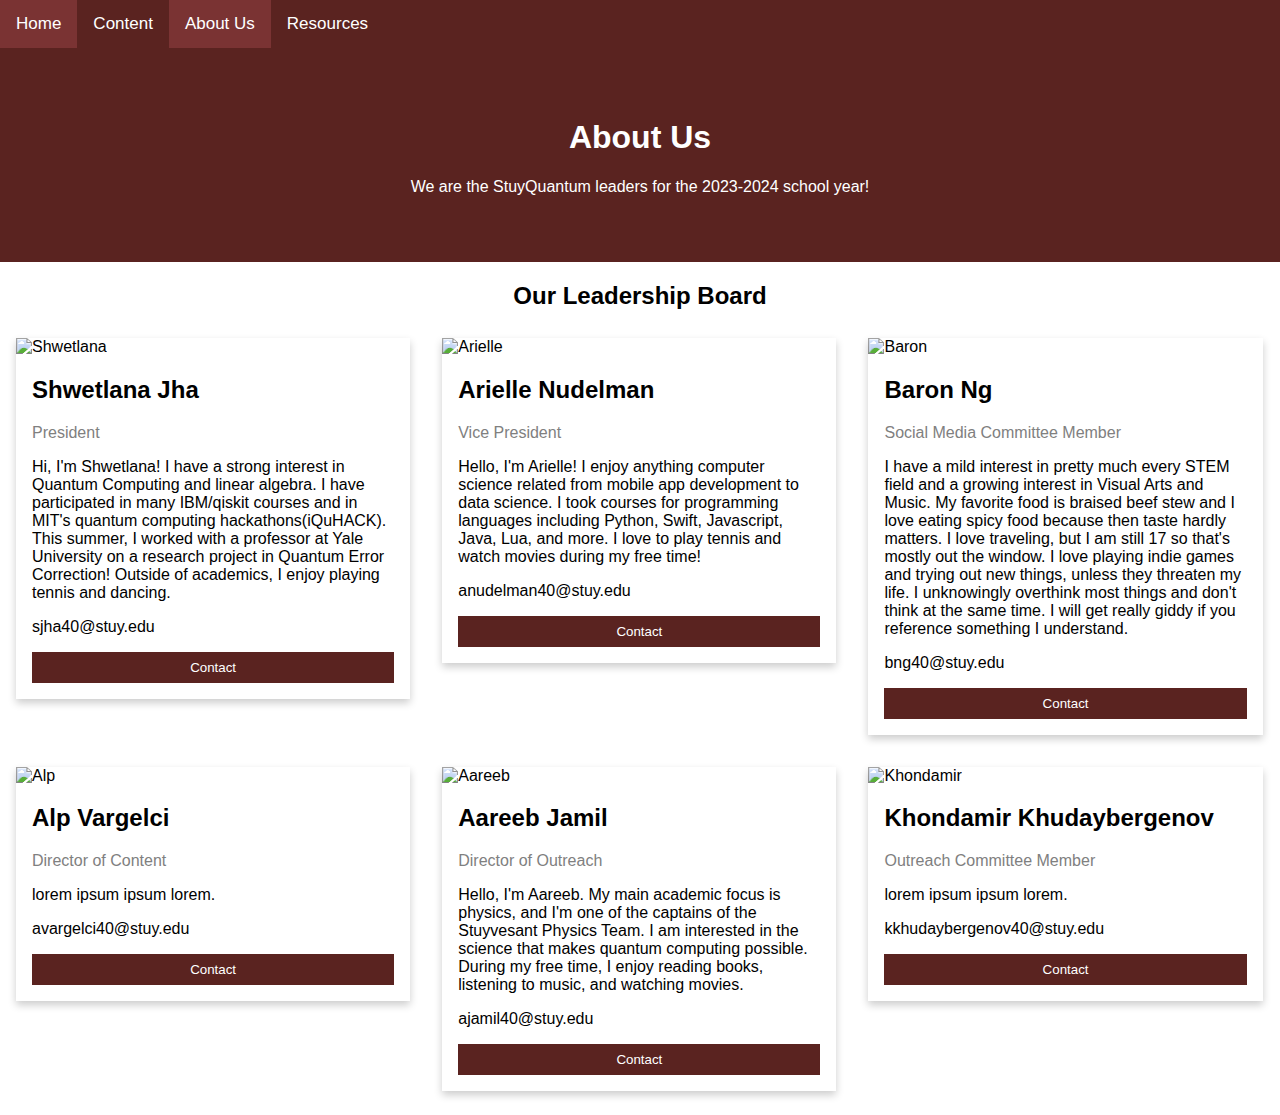
==== aboutus.html @ add6b858 "Update aboutus.html" ====
<!DOCTYPE html>
<html>
<style>
    .text{
        visibility: visible;
    }
    body {
    font-family: Arial, Helvetica, sans-serif;
    margin: 0;
    }

    html {
    box-sizing: border-box;
    }

    *, *:before, *:after {
    box-sizing: inherit;
    }

    .column {
    float: left;
    width: 33.3%;
    margin-bottom: 16px;
    padding: 0 8px;
    }

    .card {
    box-shadow: 0 4px 8px 0 rgba(0, 0, 0, 0.2);
    margin: 8px;
    }

    .about-section {
    padding: 50px;
    background-color: #5a2320;
    color: white;
    }

    .container {
    padding: 0 16px;
    }

    .container::after, .row::after {
    content: "";
    clear: both;
    display: table;
    }

    .title {
    color: grey;
    }

    .button {
    border: none;
    outline: 0;
    display: inline-block;
    padding: 8px;
    color: white;
    background-color: #5a2320;
    text-align: center;
    cursor: pointer;
    width: 100%;
    }

    .button:hover {
    background-color: rgb(107, 78, 78);
    }

    @media screen and (max-width: 650px) {
    .column {
        width: 100%;
        display: block;
    }

    }

    /* Add a black background color to the top navigation */
    .topnav {
    background-color: #5a2320;
    overflow: hidden;
    }

    /* Style the links inside the navigation bar */
    .topnav a {
    float: left;
    color: #ffffff;
    text-align: center;
    padding: 14px 16px;
    text-decoration: none;
    font-size: 17px;
    }

    /* Change the color of links on hover */
    .topnav a:hover {
    background-color: #7a3333;
    color: rgb(255, 255, 255);
    }

    /* Add a color to the active/current link */
    .topnav a.active {
    background-color: #7a3333;
    color: rgb(255, 255, 255);
    }
</style>
<body>  
      <div class="topnav">
        <a href="index.html">Home</a>
        <a href="content.html">Content</a>
        <a class="active" href="aboutus.html">About Us</a>
        <a href="resources.html">Resources</a>
      </div>
          <div class="about-section">
            <h1 style="text-align:center">About Us</h1>
            <p style="text-align:center">We are the StuyQuantum leaders for the 2023-2024 school year!</p>
          </div>
          <h2 style="text-align:center">Our Leadership Board</h2>
          <div class="row">
            <div class="column">
              <div class="card">
                <img src="img/lana.jpeg" alt="Shwetlana" style="width:100%">
                <div class="container">
                  <h2>Shwetlana Jha</h2>
                  <p class="title">President</p>
                  <p>Hi, I'm Shwetlana! I have a strong interest in Quantum Computing 
                    and linear algebra. I have participated in many IBM/qiskit courses 
                    and in MIT's quantum computing hackathons(iQuHACK). This summer, 
                    I worked with a professor at Yale University on a research project 
                    in Quantum Error Correction! Outside of academics, I enjoy playing 
                    tennis and dancing.</p>
                  <p>sjha40@stuy.edu</p>
                  <p><a href="mailto:sjha40@stuy.edu?subject=StuyQuantum%20Website%20Message"><button class="button">Contact</button></a></p>
                </div>
              </div>
            </div>
          
            <div class="column">
              <div class="card">
                <img src="img/arielle.jpeg" alt="Arielle" style="width:100%">
                <div class="container">
                  <h2>Arielle Nudelman</h2>
                  <p class="title">Vice President</p>
                  <p>Hello, I'm Arielle! I enjoy anything computer science related from mobile app 
                    development to data science. I took courses for programming languages
                    including Python, Swift, Javascript, Java, Lua, and more. I love to 
                    play tennis and watch movies during my free time!
                  </p>
                  <p>anudelman40@stuy.edu</p>
                  <p><a href="mailto:anudelman40@stuy.edu?subject=StuyQuantum%20Website%20Message"><button class="button">Contact</button></a></p>
                </div>
              </div>
            </div>
            
            <div class="column">
              <div class="card">
                <img src="img/baron.jpg" alt="Baron" style="width:100%">
                <div class="container">
                  <h2>Baron Ng</h2>
                  <p class="title">Social Media Committee Member</p>
                  <p>I have a mild interest in pretty much every STEM field and a 
                    growing interest in Visual Arts and Music. My favorite food is braised beef stew and I love eating 
                    spicy food because then taste hardly matters. I love traveling, but I am still 17 so that's mostly 
                    out the window. I love playing indie games and trying out new things, unless they threaten my 
                    life. I unknowingly overthink most things and don't think at the same time. I will get really giddy if you reference something 
                    I understand. </p>
                  <p>bng40@stuy.edu</p>
                  <p><a href="mailto:bng40@stuy.edu?subject=StuyQuantum%20Website%20Message"><button class="button">Contact</button></a></p>
                </div>
              </div>
            </div>

            <div class="column">
                <div class="card">
                  <img src="img/default.jpeg" alt="Alp" style="width:100%">
                  <div class="container">
                    <h2>Alp Vargelci</h2>
                    <p class="title">Director of Content</p>
                    <p>lorem ipsum ipsum lorem.</p>
                    <p>avargelci40@stuy.edu</p>
                    <p><a href="mailto:avargelci40@stuy.edu?subject=StuyQuantum%20Website%20Message"><button class="button">Contact</button></a></p>
                  </div>
                </div>
              </div>

            <div class="column">
              <div class="card">
                <img src="img/default.jpeg" alt="Aareeb" style="width:100%">
                <div class="container">
                  <h2>Aareeb Jamil</h2>
                  <p class="title">Director of Outreach</p>
                  <p>Hello, I'm Aareeb. My main academic focus is physics, and I'm one of the captains 
                    of the Stuyvesant Physics Team. I am interested in the science that makes quantum 
                    computing possible. During my free time, I enjoy reading books, listening to music, 
                    and watching movies.</p>
                  <p>ajamil40@stuy.edu</p>
                  <p><a href="mailto:ajamil40@stuy.edu?subject=StuyQuantum%20Website%20Message"><button class="button">Contact</button></a></p>
                </div>
              </div>
            </div>

            <div class="column">
              <div class="card">
                <img src="img/default.jpeg" alt="Khondamir" style="width:100%">
                <div class="container">
                  <h2>Khondamir Khudaybergenov</h2>
                  <p class="title">Outreach Committee Member</p>
                  <p>lorem ipsum ipsum lorem.</p>
                  <p>kkhudaybergenov40@stuy.edu</p>
                  <p><a href="mailto:kkhudaybergenov40@stuy.edu?subject=StuyQuantum%20Website%20Message"><button class="button">Contact</button></a></p>
                </div>
              </div>
            </div>
          </div>
</body>

</html>
            </div>
          </div>
</body>

</html>
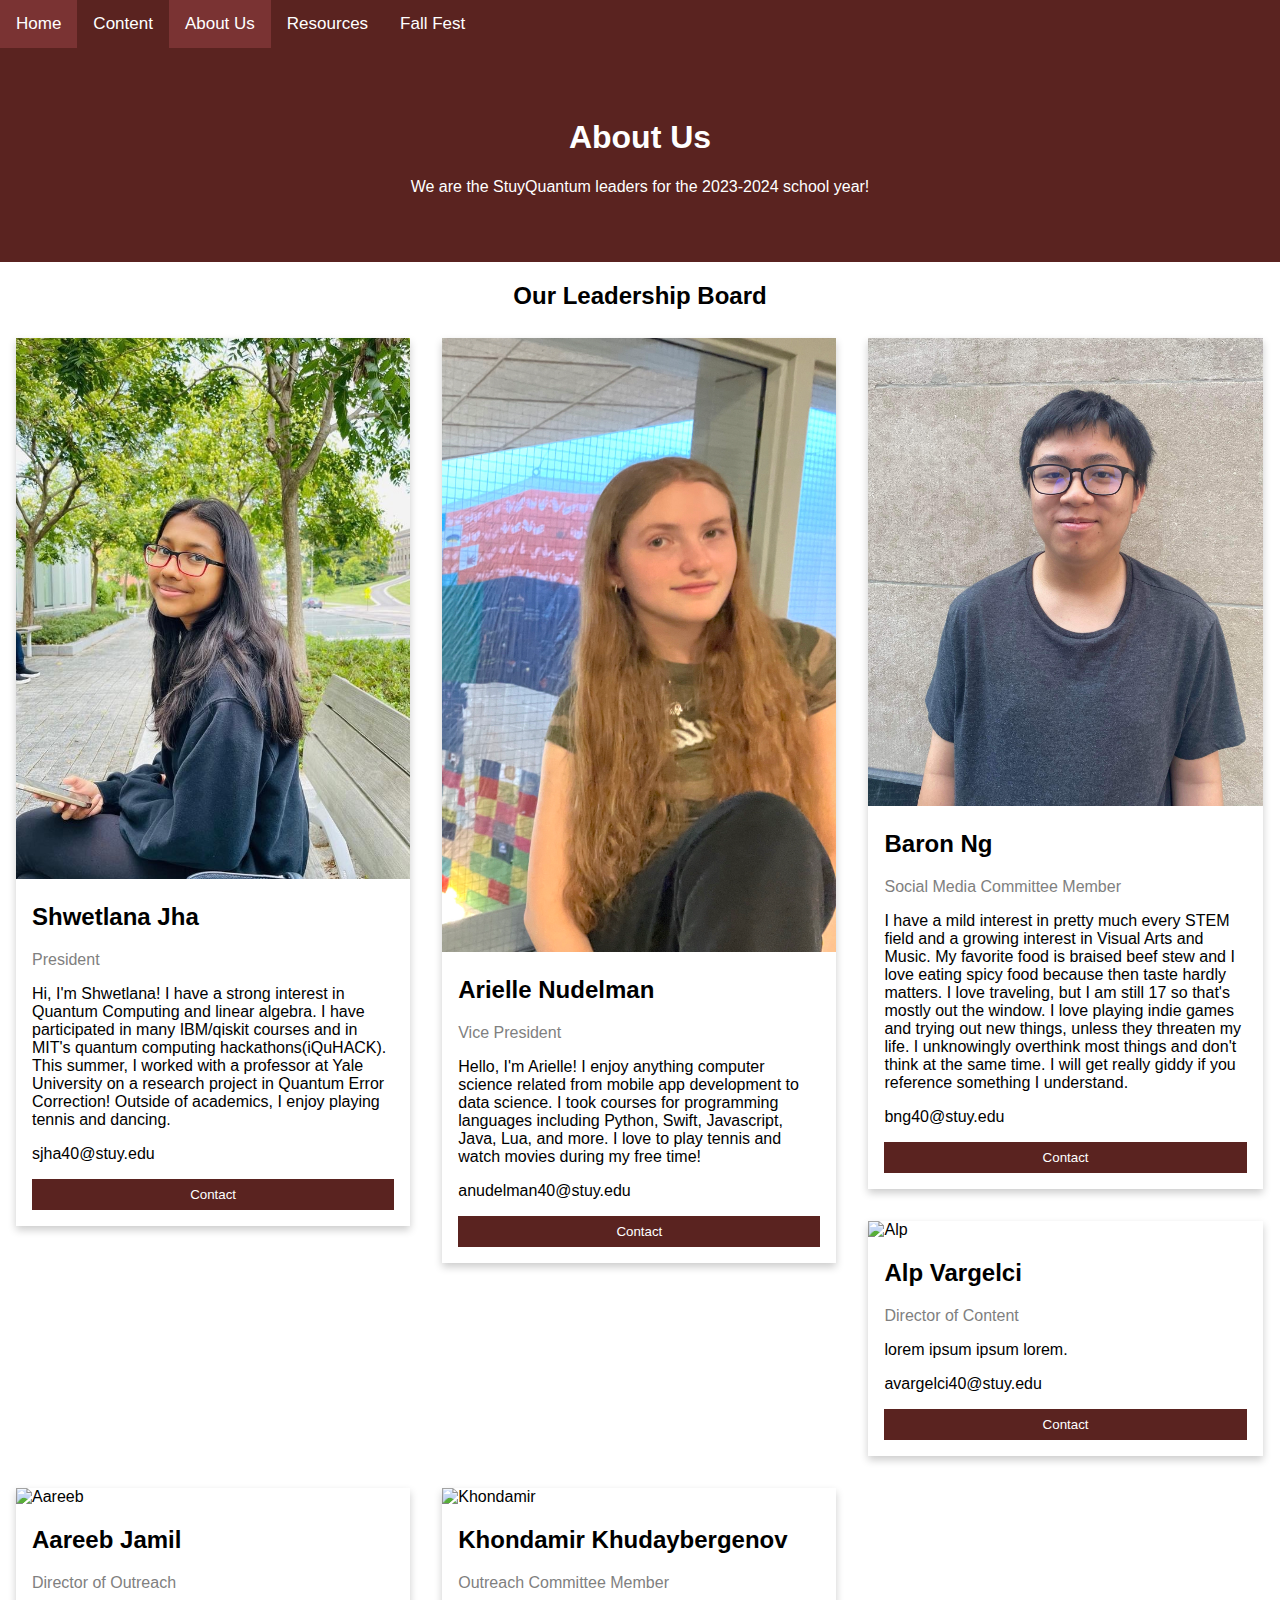
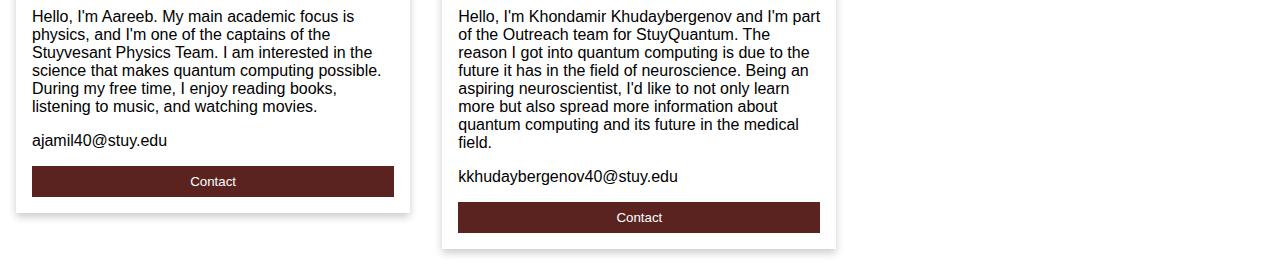
==== commit 0371a817: "Merge pull request #6 from stuyquantum/websiteupdate" ====
--- a/aboutus.html
+++ b/aboutus.html
@@ -107,6 +107,7 @@
         <a href="content.html">Content</a>
         <a class="active" href="aboutus.html">About Us</a>
         <a href="resources.html">Resources</a>
+        <a href="fallfest.html">Fall Fest</a>
       </div>
           <div class="about-section">
             <h1 style="text-align:center">About Us</h1>
@@ -202,7 +203,10 @@
                 <div class="container">
                   <h2>Khondamir Khudaybergenov</h2>
                   <p class="title">Outreach Committee Member</p>
-                  <p>lorem ipsum ipsum lorem.</p>
+                  <p>Hello, I'm Khondamir Khudaybergenov and I'm part of the Outreach team for StuyQuantum. 
+                    The reason I got into quantum computing is due to the future it has in the field of 
+                    neuroscience. Being an aspiring neuroscientist, I'd like to not only learn more but 
+                    also spread more information about quantum computing and its future in the medical field.</p>
                   <p>kkhudaybergenov40@stuy.edu</p>
                   <p><a href="mailto:kkhudaybergenov40@stuy.edu?subject=StuyQuantum%20Website%20Message"><button class="button">Contact</button></a></p>
                 </div>
@@ -212,8 +216,3 @@
 </body>
 
 </html>
-            </div>
-          </div>
-</body>
-
-</html>
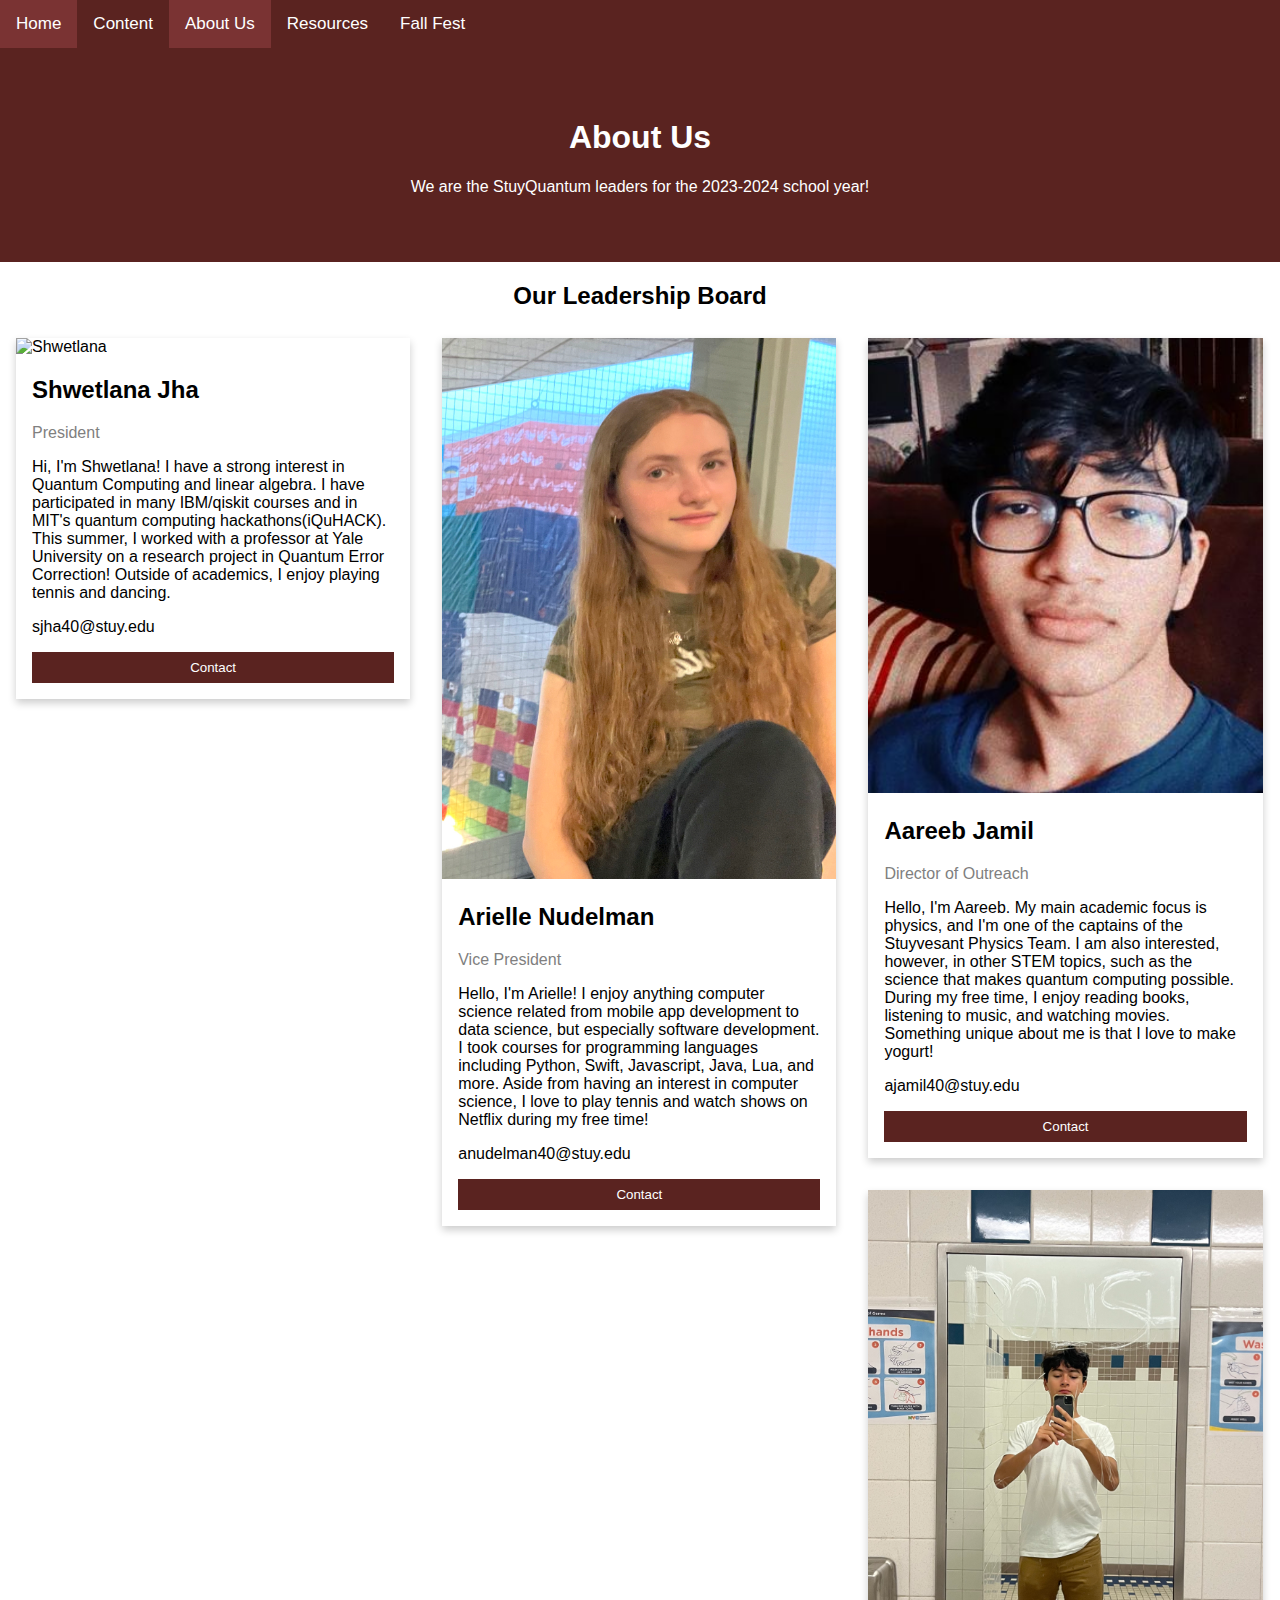
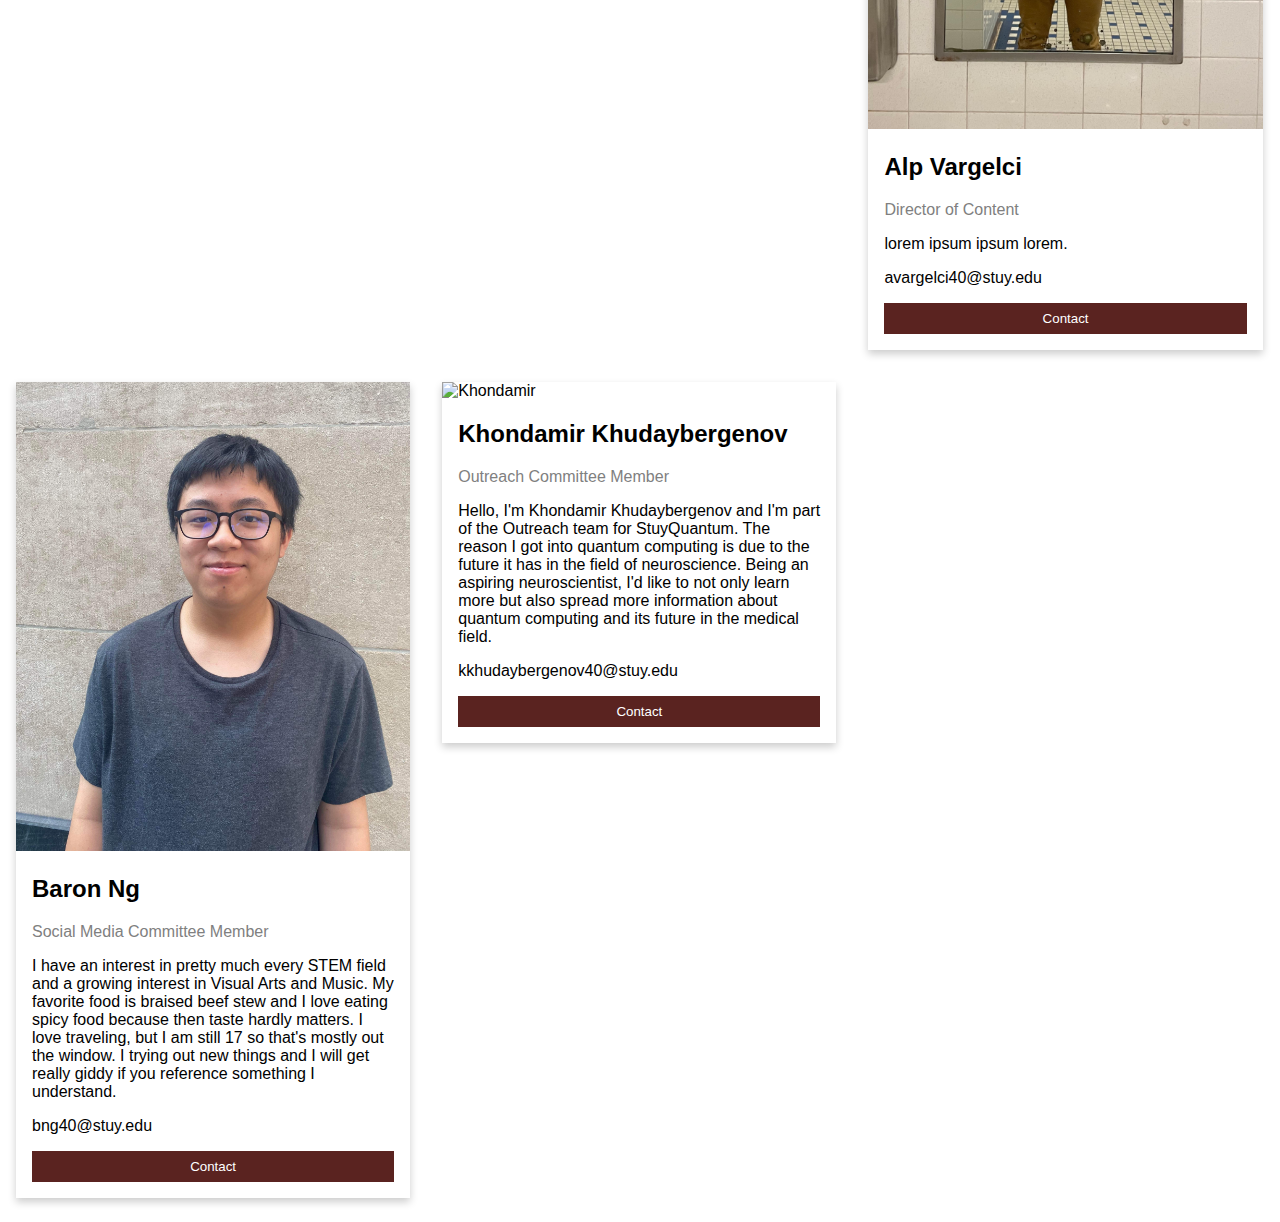
==== commit 6897e06a: "Update aboutus.html" ====
--- a/aboutus.html
+++ b/aboutus.html
@@ -139,10 +139,12 @@
                 <div class="container">
                   <h2>Arielle Nudelman</h2>
                   <p class="title">Vice President</p>
-                  <p>Hello, I'm Arielle! I enjoy anything computer science related from mobile app 
-                    development to data science. I took courses for programming languages
-                    including Python, Swift, Javascript, Java, Lua, and more. I love to 
-                    play tennis and watch movies during my free time!
+                  <p>Hello, I'm Arielle! I enjoy anything computer science related from 
+                    mobile app development to data science, but especially software 
+                    development. I took courses for programming languages including 
+                    Python, Swift, Javascript, Java, Lua, and more. Aside from having an
+                    interest in computer science, I love to play tennis and watch shows 
+                    on Netflix during my free time!
                   </p>
                   <p>anudelman40@stuy.edu</p>
                   <p><a href="mailto:anudelman40@stuy.edu?subject=StuyQuantum%20Website%20Message"><button class="button">Contact</button></a></p>
@@ -152,25 +154,25 @@
             
             <div class="column">
               <div class="card">
-                <img src="img/baron.jpg" alt="Baron" style="width:100%">
-                <div class="container">
-                  <h2>Baron Ng</h2>
-                  <p class="title">Social Media Committee Member</p>
-                  <p>I have a mild interest in pretty much every STEM field and a 
-                    growing interest in Visual Arts and Music. My favorite food is braised beef stew and I love eating 
-                    spicy food because then taste hardly matters. I love traveling, but I am still 17 so that's mostly 
-                    out the window. I love playing indie games and trying out new things, unless they threaten my 
-                    life. I unknowingly overthink most things and don't think at the same time. I will get really giddy if you reference something 
-                    I understand. </p>
-                  <p>bng40@stuy.edu</p>
-                  <p><a href="mailto:bng40@stuy.edu?subject=StuyQuantum%20Website%20Message"><button class="button">Contact</button></a></p>
+                <img src="img/aareeb.jpeg" alt="Aareeb" style="width:100%">
+                <div class="container">
+                  <h2>Aareeb Jamil</h2>
+                  <p class="title">Director of Outreach</p>
+                  <p>Hello, I'm Aareeb. My main academic focus is physics, and I'm one 
+                    of the captains of the Stuyvesant Physics Team. I am also interested,
+                    however, in other STEM topics, such as the science that makes quantum 
+                    computing possible. During my free time, I enjoy reading books, 
+                    listening to music, and watching movies. Something unique about me is
+                    that I love to make yogurt!</p>
+                  <p>ajamil40@stuy.edu</p>
+                  <p><a href="mailto:ajamil40@stuy.edu?subject=StuyQuantum%20Website%20Message"><button class="button">Contact</button></a></p>
                 </div>
               </div>
             </div>
 
             <div class="column">
                 <div class="card">
-                  <img src="img/default.jpeg" alt="Alp" style="width:100%">
+                  <img src="img/alp.jpeg" alt="Alp" style="width:100%">
                   <div class="container">
                     <h2>Alp Vargelci</h2>
                     <p class="title">Director of Content</p>
@@ -183,35 +185,38 @@
 
             <div class="column">
               <div class="card">
-                <img src="img/default.jpeg" alt="Aareeb" style="width:100%">
-                <div class="container">
-                  <h2>Aareeb Jamil</h2>
-                  <p class="title">Director of Outreach</p>
-                  <p>Hello, I'm Aareeb. My main academic focus is physics, and I'm one of the captains 
-                    of the Stuyvesant Physics Team. I am interested in the science that makes quantum 
-                    computing possible. During my free time, I enjoy reading books, listening to music, 
-                    and watching movies.</p>
-                  <p>ajamil40@stuy.edu</p>
-                  <p><a href="mailto:ajamil40@stuy.edu?subject=StuyQuantum%20Website%20Message"><button class="button">Contact</button></a></p>
-                </div>
-              </div>
-            </div>
-
-            <div class="column">
-              <div class="card">
-                <img src="img/default.jpeg" alt="Khondamir" style="width:100%">
+                <img src="img/baron.jpg" alt="Baron" style="width:100%">
+                <div class="container">
+                  <h2>Baron Ng</h2>
+                  <p class="title">Social Media Committee Member</p>
+                  <p>I have an interest in pretty much every STEM field and a growing interest in 
+                    Visual Arts and Music. My favorite food is braised beef stew and I love eating 
+                    spicy food because then taste hardly matters. I love traveling, but I am still 
+                    17 so that's mostly out the window. I trying out new things and I will get really 
+                    giddy if you reference something I understand. </p>
+                  <p>bng40@stuy.edu</p>
+                  <p><a href="mailto:bng40@stuy.edu?subject=StuyQuantum%20Website%20Message"><button class="button">Contact</button></a></p>
+                </div>
+              </div>
+            </div>
+
+            <div class="column">
+              <div class="card">
+                <img src="img/khondamir.jpeg" alt="Khondamir" style="width:100%">
                 <div class="container">
                   <h2>Khondamir Khudaybergenov</h2>
                   <p class="title">Outreach Committee Member</p>
-                  <p>Hello, I'm Khondamir Khudaybergenov and I'm part of the Outreach team for StuyQuantum. 
-                    The reason I got into quantum computing is due to the future it has in the field of 
-                    neuroscience. Being an aspiring neuroscientist, I'd like to not only learn more but 
-                    also spread more information about quantum computing and its future in the medical field.</p>
+                  <p>Hello, I'm Khondamir Khudaybergenov and I'm part of the Outreach team 
+                    for StuyQuantum. The reason I got into quantum computing is due to the 
+                    future it has in the field of neuroscience. Being an aspiring neuroscientist, 
+                    I'd like to not only learn more but also spread more information about quantum 
+                    computing and its future in the medical field.</p>
                   <p>kkhudaybergenov40@stuy.edu</p>
                   <p><a href="mailto:kkhudaybergenov40@stuy.edu?subject=StuyQuantum%20Website%20Message"><button class="button">Contact</button></a></p>
                 </div>
               </div>
             </div>
+
           </div>
 </body>
 
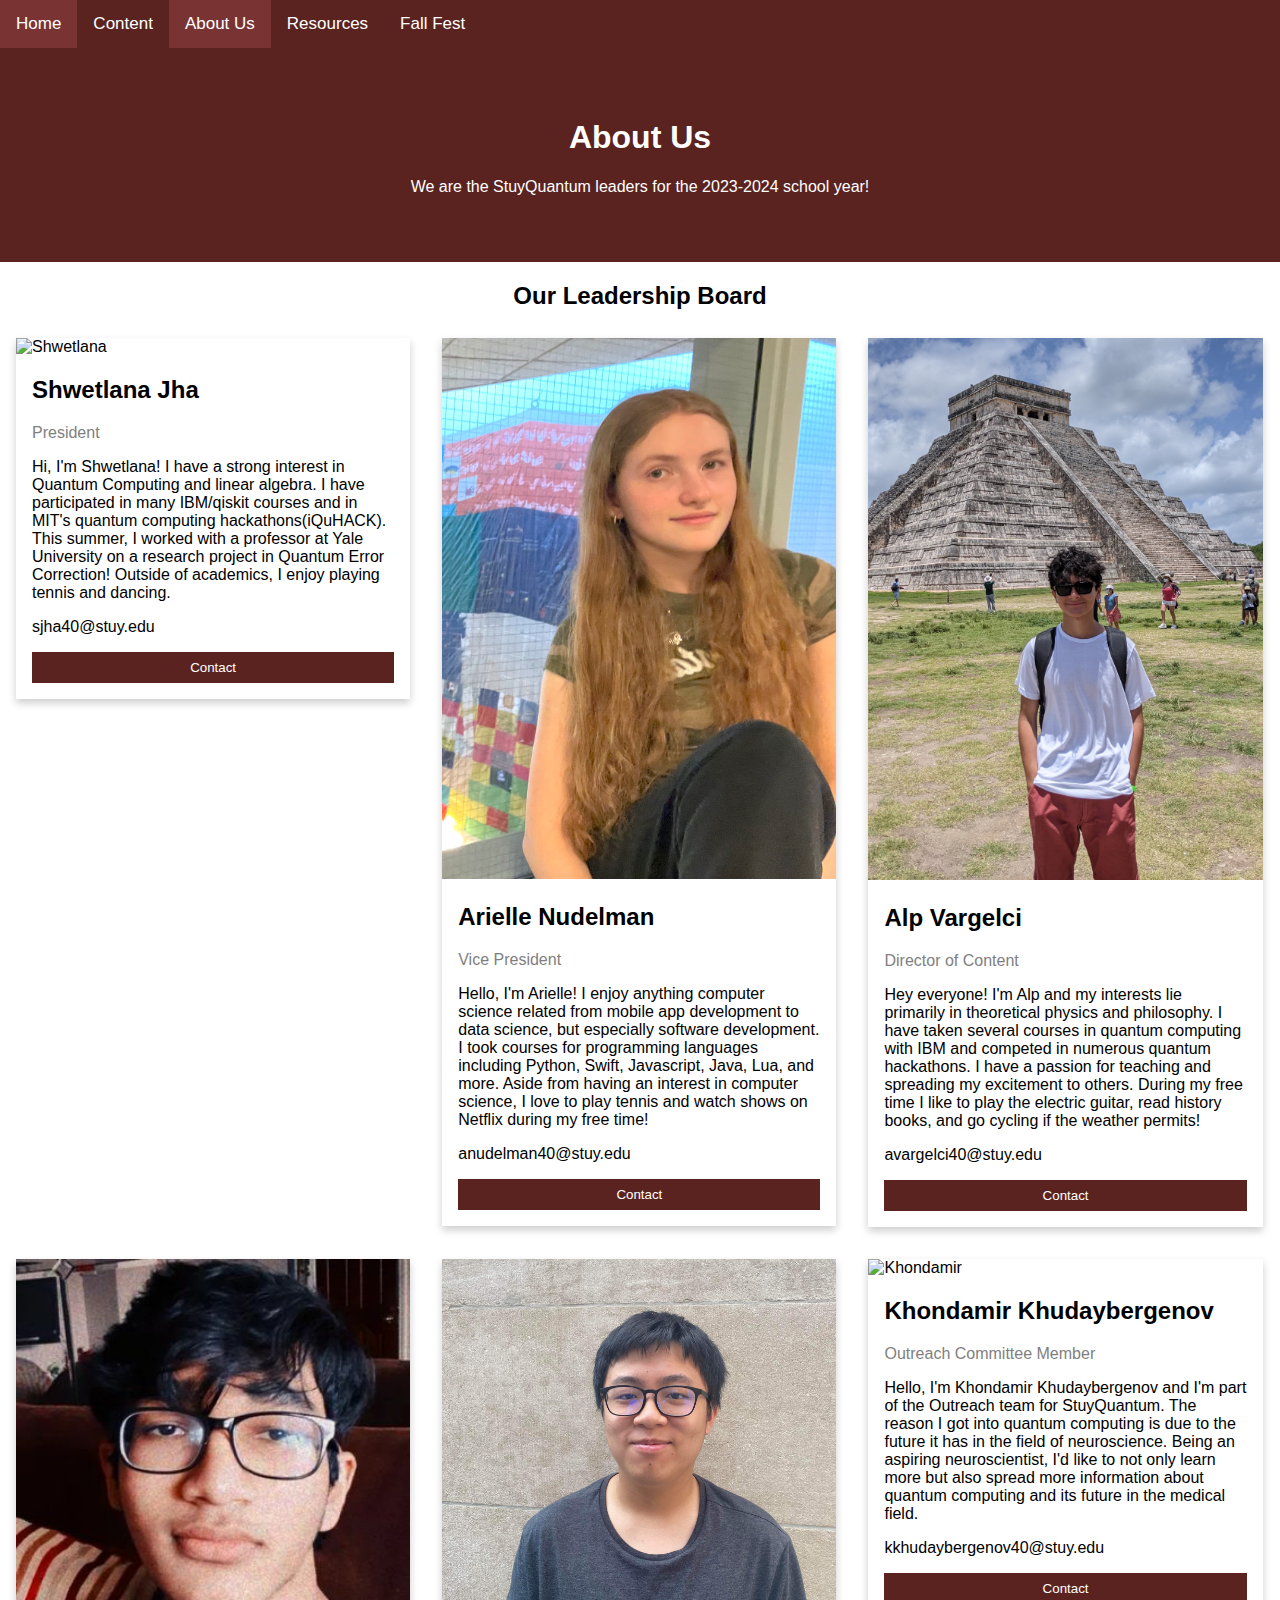
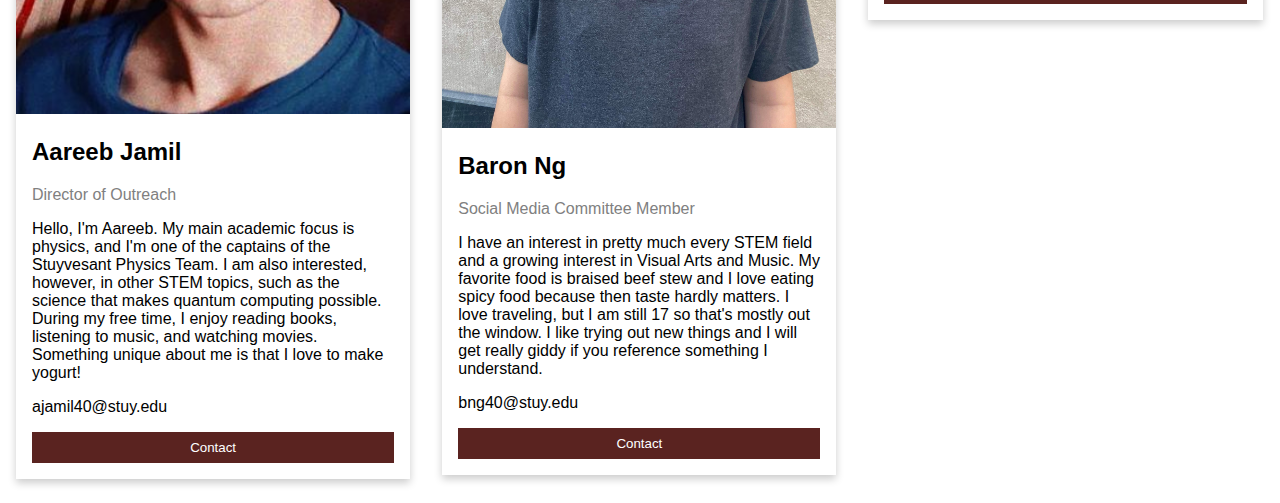
==== commit e2427485: "Merge pull request #9 from stuyquantum/aboutmeedit" ====
--- a/aboutus.html
+++ b/aboutus.html
@@ -151,6 +151,24 @@
                 </div>
               </div>
             </div>
+
+            <div class="column">
+              <div class="card">
+                <img src="img/alp.jpeg" alt="Alp" style="width:100%">
+                <div class="container">
+                  <h2>Alp Vargelci</h2>
+                  <p class="title">Director of Content</p>
+                  <p>Hey everyone! I'm Alp and my interests lie primarily in theoretical 
+                    physics and philosophy. I have taken several courses in quantum computing 
+                    with IBM and competed in numerous quantum hackathons. I have a passion 
+                    for teaching and spreading my excitement to others. During my free time 
+                    I like to play the electric guitar, read history books, and go cycling 
+                    if the weather permits!</p>
+                  <p>avargelci40@stuy.edu</p>
+                  <p><a href="mailto:avargelci40@stuy.edu?subject=StuyQuantum%20Website%20Message"><button class="button">Contact</button></a></p>
+                </div>
+              </div>
+            </div>
             
             <div class="column">
               <div class="card">
@@ -171,19 +189,6 @@
             </div>
 
             <div class="column">
-                <div class="card">
-                  <img src="img/alp.jpeg" alt="Alp" style="width:100%">
-                  <div class="container">
-                    <h2>Alp Vargelci</h2>
-                    <p class="title">Director of Content</p>
-                    <p>lorem ipsum ipsum lorem.</p>
-                    <p>avargelci40@stuy.edu</p>
-                    <p><a href="mailto:avargelci40@stuy.edu?subject=StuyQuantum%20Website%20Message"><button class="button">Contact</button></a></p>
-                  </div>
-                </div>
-              </div>
-
-            <div class="column">
               <div class="card">
                 <img src="img/baron.jpg" alt="Baron" style="width:100%">
                 <div class="container">
@@ -192,7 +197,7 @@
                   <p>I have an interest in pretty much every STEM field and a growing interest in 
                     Visual Arts and Music. My favorite food is braised beef stew and I love eating 
                     spicy food because then taste hardly matters. I love traveling, but I am still 
-                    17 so that's mostly out the window. I trying out new things and I will get really 
+                    17 so that's mostly out the window. I like trying out new things and I will get really 
                     giddy if you reference something I understand. </p>
                   <p>bng40@stuy.edu</p>
                   <p><a href="mailto:bng40@stuy.edu?subject=StuyQuantum%20Website%20Message"><button class="button">Contact</button></a></p>
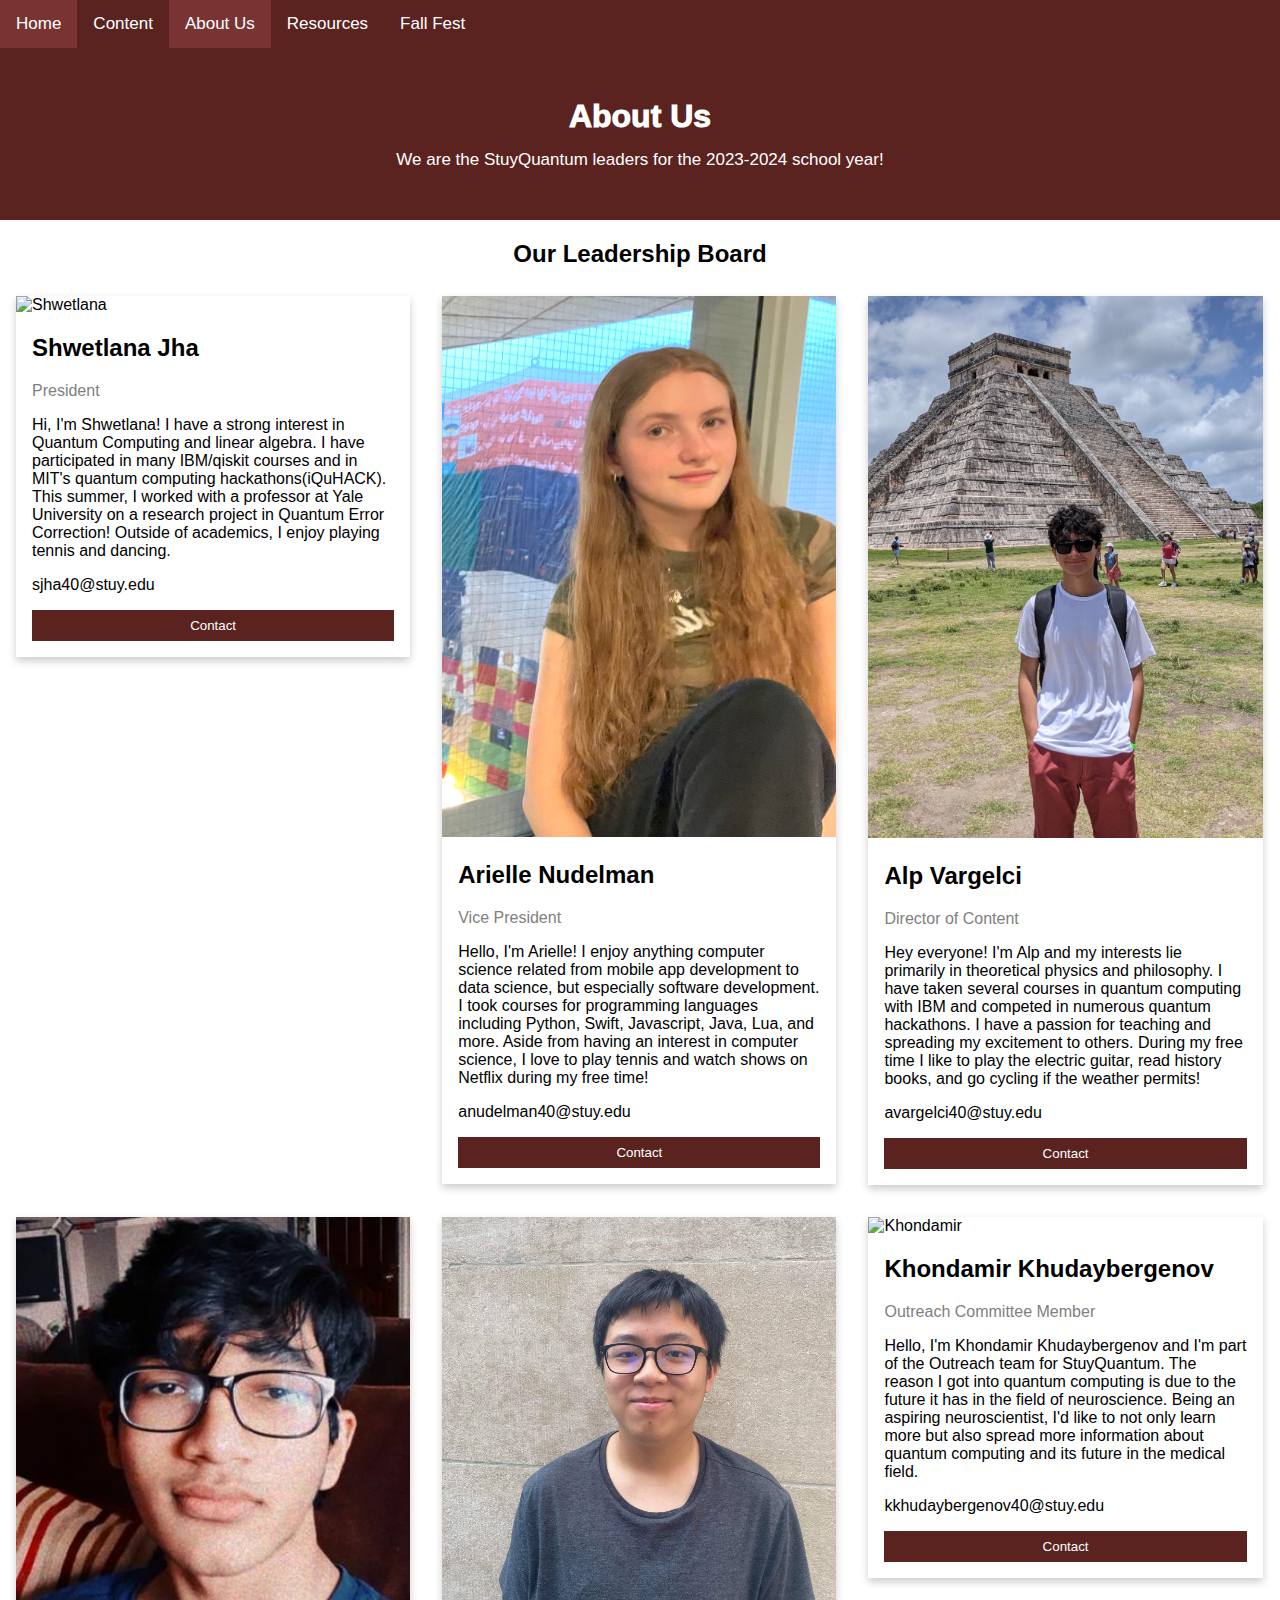
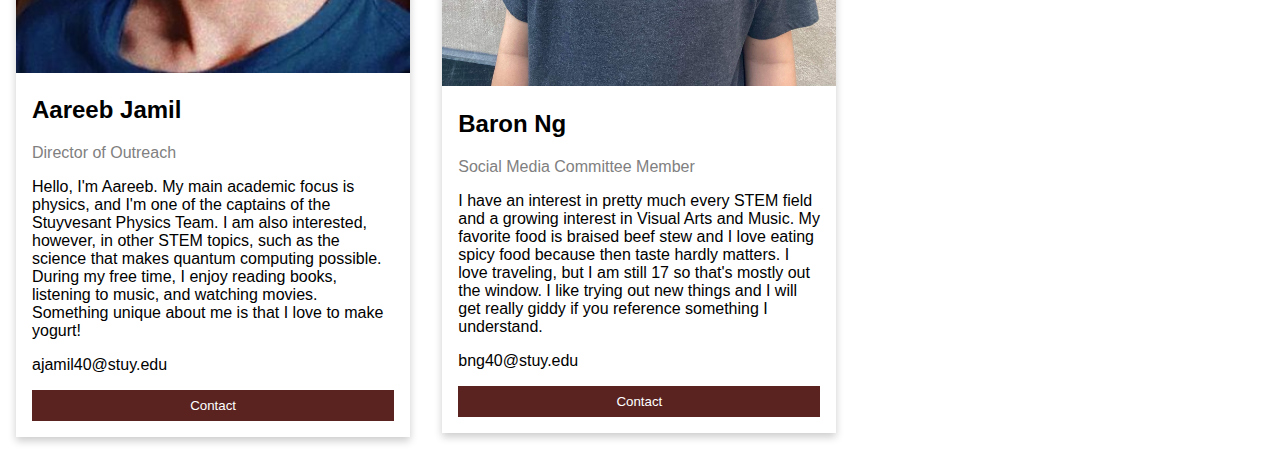
==== commit 675302ef: "Update aboutus.html" ====
--- a/aboutus.html
+++ b/aboutus.html
@@ -100,7 +100,55 @@
     background-color: #7a3333;
     color: rgb(255, 255, 255);
     }
+
+    .about-section .heading{
+      font-size: 32px;
+      font-weight: 1000;
+    }
+
+    .about-section .paragraph{
+      padding-top: 15px;
+      font-size: 17px;
+    }
+
+    @media only screen and (max-device-width: 1024px) {
+      .topnav a{
+        font-size: 37px;
+      }
+      
+      .column {
+        width: 100%;
+        display: block;
+      }
+
+      .about-section .heading {
+        font-size: 75px;
+      }
+
+      .about-section .paragraph {
+        padding-top: 20px;
+        font-size: 40px;
+      }
+
+      h1{
+        font-size: 75px;
+      }
+
+      h2 {
+        font-size: 50px;
+      }
+
+      p {
+        font-size: 40px;
+      }
+
+      button{
+        font-size: 35px;
+      }
+    }
 </style>
+<title>Stuy Quantum</title>
+<link rel="shortcut icon" type="image/jpg" href="img/stuy_quantum_logo_tr.png" />
 <body>  
       <div class="topnav">
         <a href="index.html">Home</a>
@@ -110,8 +158,8 @@
         <a href="fallfest.html">Fall Fest</a>
       </div>
           <div class="about-section">
-            <h1 style="text-align:center">About Us</h1>
-            <p style="text-align:center">We are the StuyQuantum leaders for the 2023-2024 school year!</p>
+            <div class="heading" style="text-align:center">About Us</div>
+            <div class="paragraph" style="text-align:center">We are the StuyQuantum leaders for the 2023-2024 school year!</div>
           </div>
           <h2 style="text-align:center">Our Leadership Board</h2>
           <div class="row">
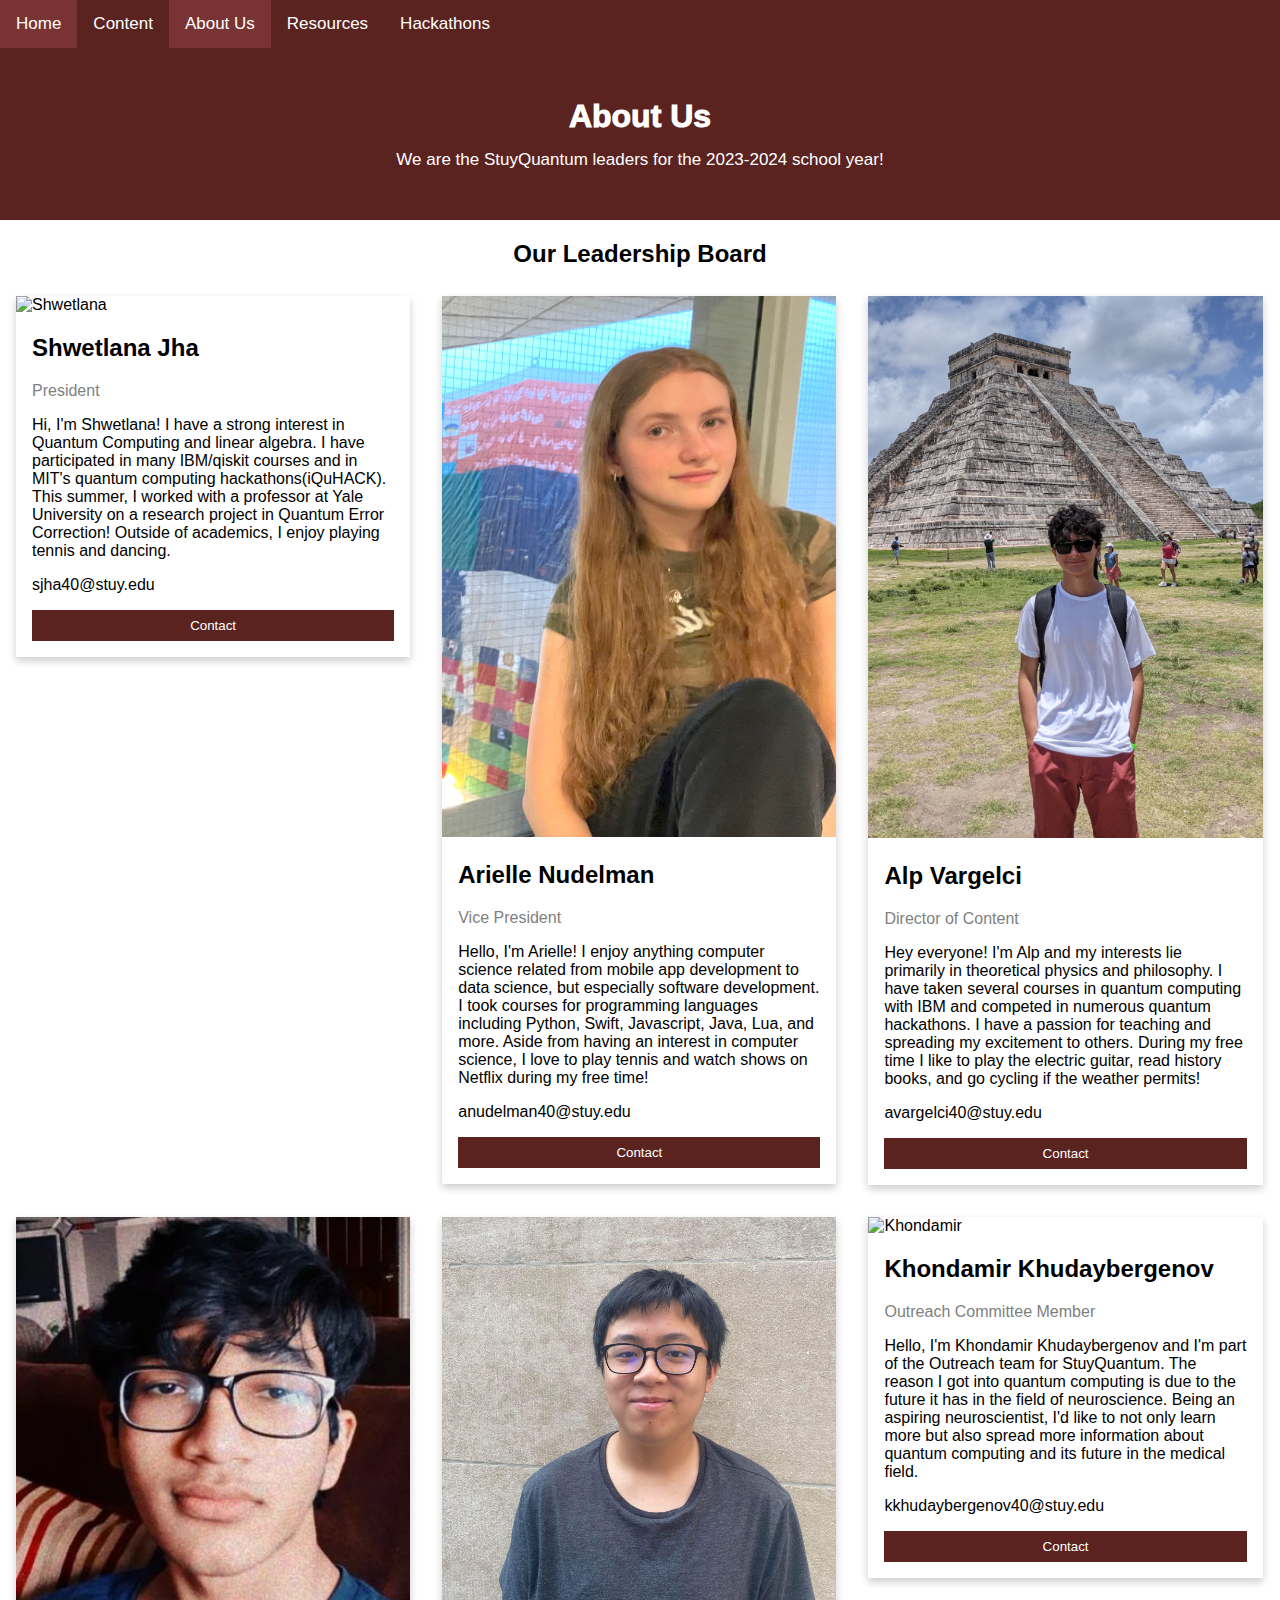
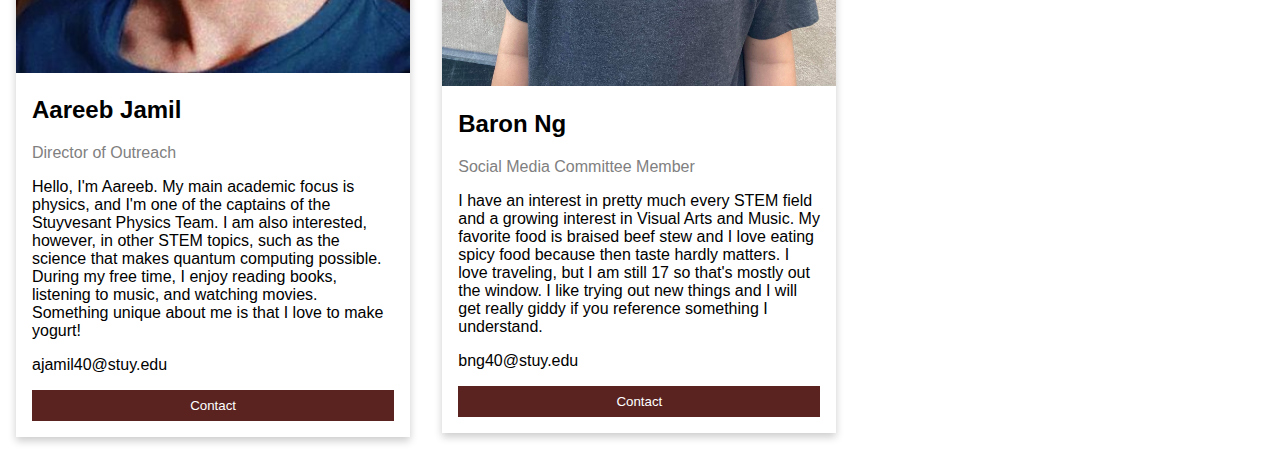
==== commit 6291eca1: "launch hackathon rework" ====
--- a/aboutus.html
+++ b/aboutus.html
@@ -155,7 +155,7 @@
         <a href="content.html">Content</a>
         <a class="active" href="aboutus.html">About Us</a>
         <a href="resources.html">Resources</a>
-        <a href="fallfest.html">Fall Fest</a>
+        <a href="hackathons.html">Hackathons</a>
       </div>
           <div class="about-section">
             <div class="heading" style="text-align:center">About Us</div>
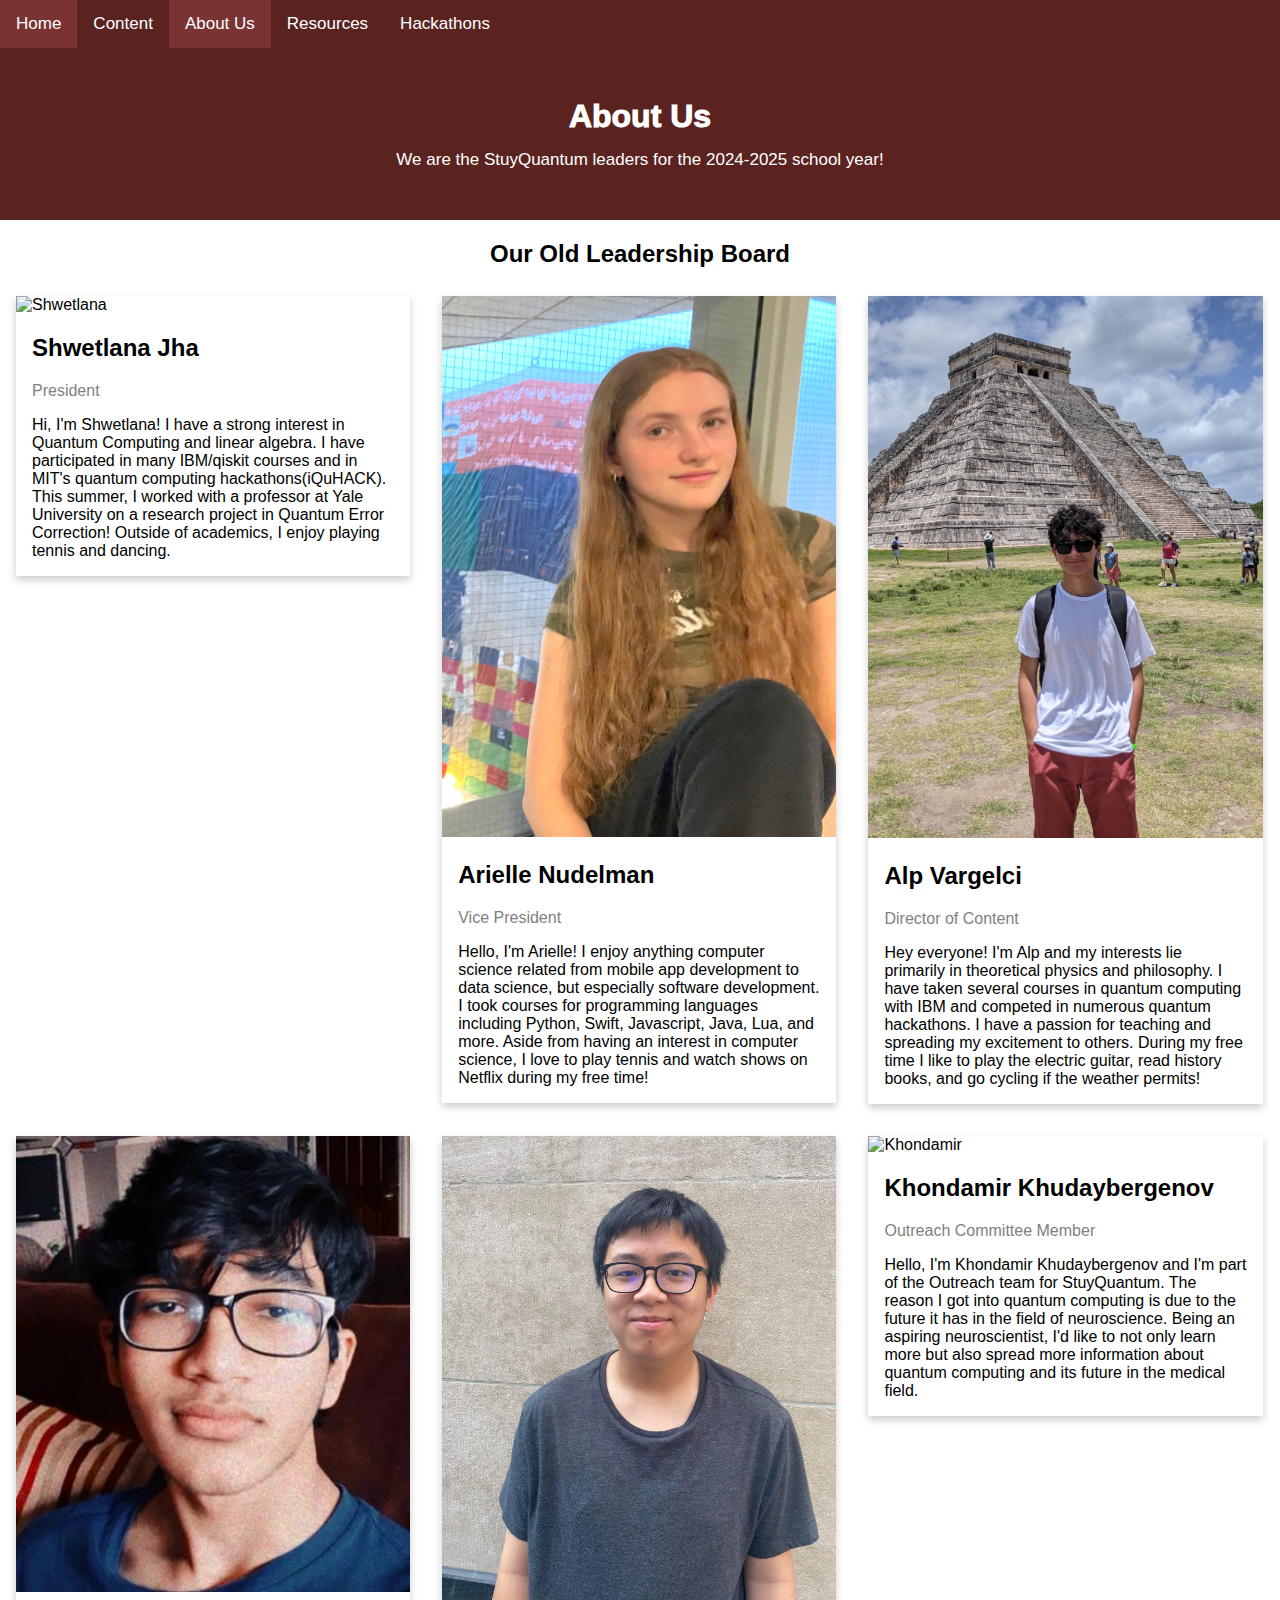
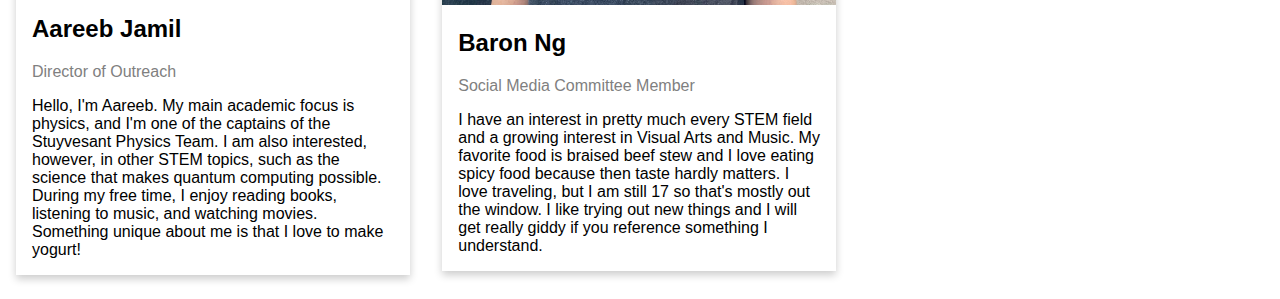
==== commit ce83a3df: "started work on a fix to the about us page" ====
--- a/aboutus.html
+++ b/aboutus.html
@@ -159,15 +159,19 @@
       </div>
           <div class="about-section">
             <div class="heading" style="text-align:center">About Us</div>
-            <div class="paragraph" style="text-align:center">We are the StuyQuantum leaders for the 2023-2024 school year!</div>
+            <div class="paragraph" style="text-align:center">We are the StuyQuantum leaders for the 2024-2025 school year!</div>
           </div>
-          <h2 style="text-align:center">Our Leadership Board</h2>
+
+<!--
+          
+
+          <h2 style="text-align:center">Our Current Leadership Board</h2>
           <div class="row">
             <div class="column">
               <div class="card">
-                <img src="img/lana.jpeg" alt="Shwetlana" style="width:100%">
-                <div class="container">
-                  <h2>Shwetlana Jha</h2>
+                <img src="img/lana.jpeg" alt="Matthew" style="width:100%">
+                <div class="container">
+                  <h2>Matthew Karp</h2>
                   <p class="title">President</p>
                   <p>Hi, I'm Shwetlana! I have a strong interest in Quantum Computing 
                     and linear algebra. I have participated in many IBM/qiskit courses 
@@ -175,8 +179,8 @@
                     I worked with a professor at Yale University on a research project 
                     in Quantum Error Correction! Outside of academics, I enjoy playing 
                     tennis and dancing.</p>
-                  <p>sjha40@stuy.edu</p>
-                  <p><a href="mailto:sjha40@stuy.edu?subject=StuyQuantum%20Website%20Message"><button class="button">Contact</button></a></p>
+                  <p>mkarp60@stuy.edu</p>
+                  <p><a href="mailto:mkarp60@stuy.edu?subject=StuyQuantum%20Website%20Message"><button class="button">Contact</button></a></p>
                 </div>
               </div>
             </div>
@@ -194,15 +198,15 @@
                     interest in computer science, I love to play tennis and watch shows 
                     on Netflix during my free time!
                   </p>
-                  <p>anudelman40@stuy.edu</p>
-                  <p><a href="mailto:anudelman40@stuy.edu?subject=StuyQuantum%20Website%20Message"><button class="button">Contact</button></a></p>
-                </div>
-              </div>
-            </div>
-
-            <div class="column">
-              <div class="card">
-                <img src="img/alp.jpeg" alt="Alp" style="width:100%">
+                  <p>mkarp60@stuy.edu</p>
+                  <p><a href="mailto:mkarp60@stuy.edu?subject=StuyQuantum%20Website%20Message"><button class="button">Contact</button></a></p>
+                </div>
+              </div>
+            </div>
+
+            <div class="column">
+              <div class="card">
+                <img src="img/alp.jpeg" alt="Jay" style="width:100%">
                 <div class="container">
                   <h2>Alp Vargelci</h2>
                   <p class="title">Director of Content</p>
@@ -212,15 +216,15 @@
                     for teaching and spreading my excitement to others. During my free time 
                     I like to play the electric guitar, read history books, and go cycling 
                     if the weather permits!</p>
-                  <p>avargelci40@stuy.edu</p>
-                  <p><a href="mailto:avargelci40@stuy.edu?subject=StuyQuantum%20Website%20Message"><button class="button">Contact</button></a></p>
+                  <p>mkarp60@stuy.edu</p>
+                  <p><a href="mailto:mkarp60@stuy.edu?subject=StuyQuantum%20Website%20Message"><button class="button">Contact</button></a></p>
                 </div>
               </div>
             </div>
             
             <div class="column">
               <div class="card">
-                <img src="img/aareeb.jpeg" alt="Aareeb" style="width:100%">
+                <img src="img/aareeb.jpeg" alt="Asad" style="width:100%">
                 <div class="container">
                   <h2>Aareeb Jamil</h2>
                   <p class="title">Director of Outreach</p>
@@ -230,15 +234,15 @@
                     computing possible. During my free time, I enjoy reading books, 
                     listening to music, and watching movies. Something unique about me is
                     that I love to make yogurt!</p>
-                  <p>ajamil40@stuy.edu</p>
-                  <p><a href="mailto:ajamil40@stuy.edu?subject=StuyQuantum%20Website%20Message"><button class="button">Contact</button></a></p>
-                </div>
-              </div>
-            </div>
-
-            <div class="column">
-              <div class="card">
-                <img src="img/baron.jpg" alt="Baron" style="width:100%">
+                  <p>mkarp60@stuy.edu</p>
+                  <p><a href="mailto:mkarp60@stuy.edu?subject=StuyQuantum%20Website%20Message"><button class="button">Contact</button></a></p>
+                </div>
+              </div>
+            </div>
+
+            <div class="column">
+              <div class="card">
+                <img src="img/baron.jpg" alt="Amy" style="width:100%">
                 <div class="container">
                   <h2>Baron Ng</h2>
                   <p class="title">Social Media Committee Member</p>
@@ -247,8 +251,95 @@
                     spicy food because then taste hardly matters. I love traveling, but I am still 
                     17 so that's mostly out the window. I like trying out new things and I will get really 
                     giddy if you reference something I understand. </p>
-                  <p>bng40@stuy.edu</p>
-                  <p><a href="mailto:bng40@stuy.edu?subject=StuyQuantum%20Website%20Message"><button class="button">Contact</button></a></p>
+                  <p>mkarp60@stuy.edu</p>
+                  <p><a href="mailto:mkarp60@stuy.edu?subject=StuyQuantum%20Website%20Message"><button class="button">Contact</button></a></p>
+                </div>
+              </div>
+            </div>
+
+          </div>
+
+-->
+
+
+          <h2 style="text-align:center">Our Old Leadership Board</h2>
+          <div class="row">
+            <div class="column">
+              <div class="card">
+                <img src="img/lana.jpeg" alt="Shwetlana" style="width:100%">
+                <div class="container">
+                  <h2>Shwetlana Jha</h2>
+                  <p class="title">President</p>
+                  <p>Hi, I'm Shwetlana! I have a strong interest in Quantum Computing 
+                    and linear algebra. I have participated in many IBM/qiskit courses 
+                    and in MIT's quantum computing hackathons(iQuHACK). This summer, 
+                    I worked with a professor at Yale University on a research project 
+                    in Quantum Error Correction! Outside of academics, I enjoy playing 
+                    tennis and dancing.</p>
+                </div>
+              </div>
+            </div>
+          
+            <div class="column">
+              <div class="card">
+                <img src="img/arielle.jpeg" alt="Arielle" style="width:100%">
+                <div class="container">
+                  <h2>Arielle Nudelman</h2>
+                  <p class="title">Vice President</p>
+                  <p>Hello, I'm Arielle! I enjoy anything computer science related from 
+                    mobile app development to data science, but especially software 
+                    development. I took courses for programming languages including 
+                    Python, Swift, Javascript, Java, Lua, and more. Aside from having an
+                    interest in computer science, I love to play tennis and watch shows 
+                    on Netflix during my free time!
+                  </p>
+                </div>
+              </div>
+            </div>
+
+            <div class="column">
+              <div class="card">
+                <img src="img/alp.jpeg" alt="Alp" style="width:100%">
+                <div class="container">
+                  <h2>Alp Vargelci</h2>
+                  <p class="title">Director of Content</p>
+                  <p>Hey everyone! I'm Alp and my interests lie primarily in theoretical 
+                    physics and philosophy. I have taken several courses in quantum computing 
+                    with IBM and competed in numerous quantum hackathons. I have a passion 
+                    for teaching and spreading my excitement to others. During my free time 
+                    I like to play the electric guitar, read history books, and go cycling 
+                    if the weather permits!</p>
+                </div>
+              </div>
+            </div>
+            
+            <div class="column">
+              <div class="card">
+                <img src="img/aareeb.jpeg" alt="Aareeb" style="width:100%">
+                <div class="container">
+                  <h2>Aareeb Jamil</h2>
+                  <p class="title">Director of Outreach</p>
+                  <p>Hello, I'm Aareeb. My main academic focus is physics, and I'm one 
+                    of the captains of the Stuyvesant Physics Team. I am also interested,
+                    however, in other STEM topics, such as the science that makes quantum 
+                    computing possible. During my free time, I enjoy reading books, 
+                    listening to music, and watching movies. Something unique about me is
+                    that I love to make yogurt!</p>
+                </div>
+              </div>
+            </div>
+
+            <div class="column">
+              <div class="card">
+                <img src="img/baron.jpg" alt="Baron" style="width:100%">
+                <div class="container">
+                  <h2>Baron Ng</h2>
+                  <p class="title">Social Media Committee Member</p>
+                  <p>I have an interest in pretty much every STEM field and a growing interest in 
+                    Visual Arts and Music. My favorite food is braised beef stew and I love eating 
+                    spicy food because then taste hardly matters. I love traveling, but I am still 
+                    17 so that's mostly out the window. I like trying out new things and I will get really 
+                    giddy if you reference something I understand. </p>
                 </div>
               </div>
             </div>
@@ -264,13 +355,13 @@
                     future it has in the field of neuroscience. Being an aspiring neuroscientist, 
                     I'd like to not only learn more but also spread more information about quantum 
                     computing and its future in the medical field.</p>
-                  <p>kkhudaybergenov40@stuy.edu</p>
-                  <p><a href="mailto:kkhudaybergenov40@stuy.edu?subject=StuyQuantum%20Website%20Message"><button class="button">Contact</button></a></p>
                 </div>
               </div>
             </div>
 
           </div>
+
+
 </body>
 
 </html>
